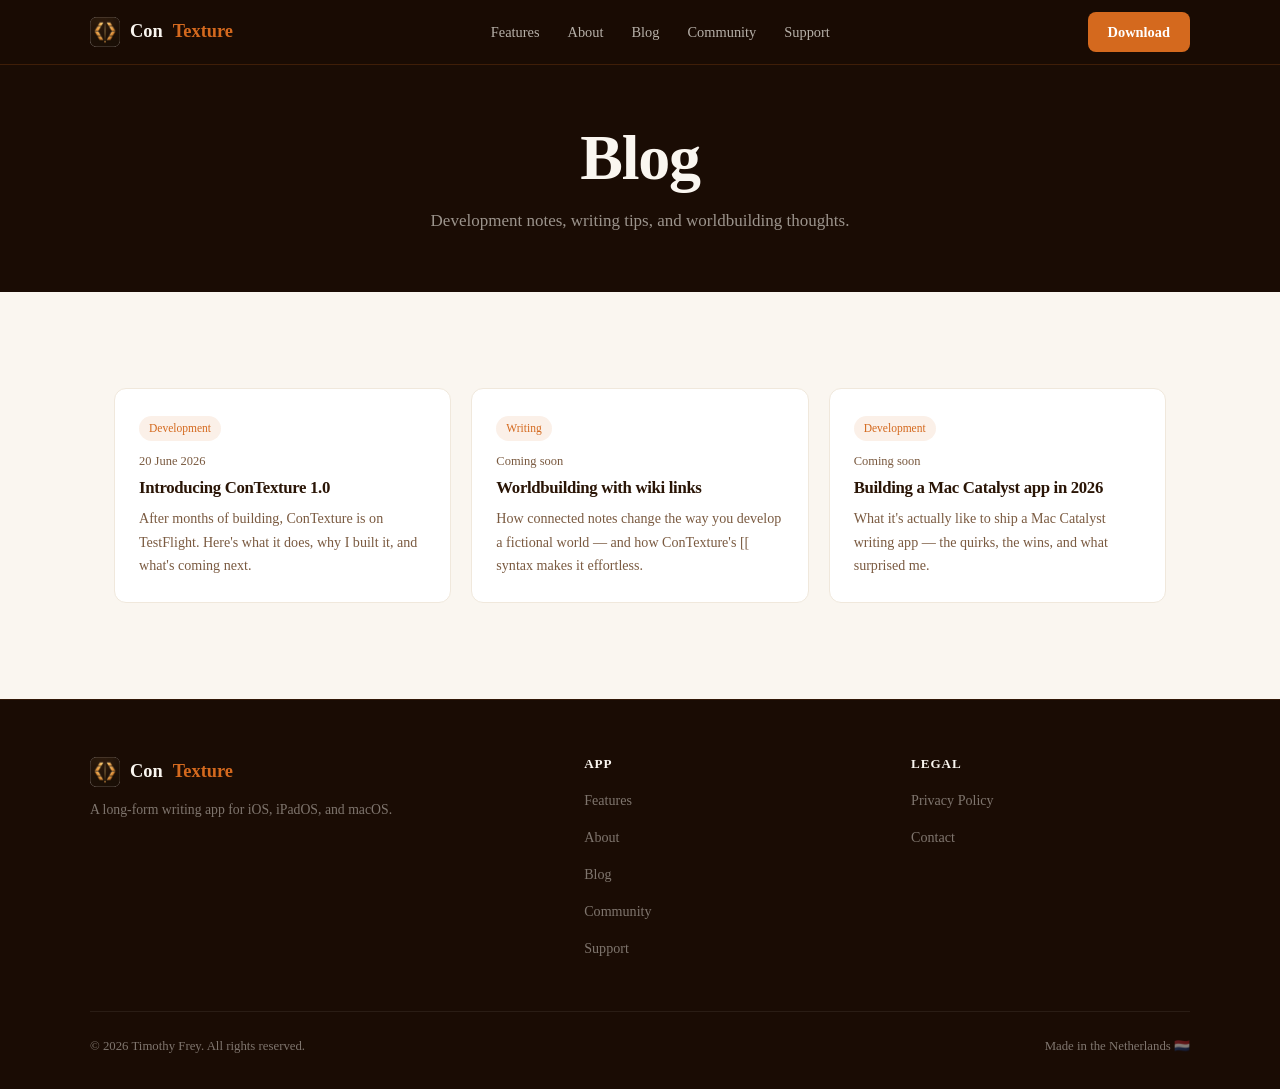
==== blog/index.html @ 092275e4 "Add files via upload" ====
<!DOCTYPE html>
<html lang="en">
<head>
  <meta charset="UTF-8">
  <meta name="viewport" content="width=device-width, initial-scale=1.0">
  <title>Blog — ConTexture</title>
  <meta name="description" content="Writing about ConTexture development, fiction writing, and worldbuilding.">
  <link rel="stylesheet" href="../css/style.css">
  <link rel="icon" type="image/png" href="../icon.png">
</head>
<body>

<nav>
  <div class="nav-inner">
    <a class="nav-logo" href="../index.html"><img src="../icon.png" alt="ConTexture">Con<span class="accent">Texture</span></a>
    <ul class="nav-links">
      <li><a href="../features.html">Features</a></li>
      <li><a href="../about.html">About</a></li>
      <li><a href="index.html">Blog</a></li>
      <li><a href="../community.html">Community</a></li>
      <li><a href="../support.html">Support</a></li>
    </ul>
    <a class="nav-cta" href="../index.html#download">Download</a>
    <button class="nav-burger" aria-label="Menu"><span></span><span></span><span></span></button>
  </div>
</nav>

<div class="page-hero">
  <div class="container">
    <h1>Blog</h1>
    <p>Development notes, writing tips, and worldbuilding thoughts.</p>
  </div>
</div>

<section class="section">
  <div class="container">
    <div class="blog-grid">

      <div class="blog-card">
        <div class="blog-card-body">
          <span class="blog-tag">Development</span>
          <div class="blog-date">20 June 2026</div>
          <h3><a href="posts/introducing-contexture.html">Introducing ConTexture 1.0</a></h3>
          <p>After months of building, ConTexture is on TestFlight. Here's what it does, why I built it, and what's coming next.</p>
        </div>
      </div>

      <div class="blog-card">
        <div class="blog-card-body">
          <span class="blog-tag">Writing</span>
          <div class="blog-date">Coming soon</div>
          <h3><a href="#">Worldbuilding with wiki links</a></h3>
          <p>How connected notes change the way you develop a fictional world — and how ConTexture's [[ syntax makes it effortless.</p>
        </div>
      </div>

      <div class="blog-card">
        <div class="blog-card-body">
          <span class="blog-tag">Development</span>
          <div class="blog-date">Coming soon</div>
          <h3><a href="#">Building a Mac Catalyst app in 2026</a></h3>
          <p>What it's actually like to ship a Mac Catalyst writing app — the quirks, the wins, and what surprised me.</p>
        </div>
      </div>

    </div>
  </div>
</section>

<footer>
  <div class="footer-inner">
    <div class="footer-brand">
      <a class="nav-logo" href="../index.html"><img src="../icon.png" alt="ConTexture">Con<span class="accent">Texture</span></a>
      <p>A long-form writing app for iOS, iPadOS, and macOS.</p>
    </div>
    <div>
      <h4>App</h4>
      <ul>
        <li><a href="../features.html">Features</a></li>
        <li><a href="../about.html">About</a></li>
        <li><a href="index.html">Blog</a></li>
        <li><a href="../community.html">Community</a></li>
        <li><a href="../support.html">Support</a></li>
      </ul>
    </div>
    <div>
      <h4>Legal</h4>
      <ul>
        <li><a href="../privacy.html">Privacy Policy</a></li>
        <li><a href="../support.html">Contact</a></li>
      </ul>
    </div>
  </div>
  <div class="footer-bottom">
    <span>&copy; 2026 Timothy Frey. All rights reserved.</span>
    <span>Made in the Netherlands 🇳🇱</span>
  </div>
</footer>

<script src="../js/main.js"></script>
</body>
</html>
---- css/style.css ----
/* ═══════════════════════════════════════════════
   ConTexture — contextureapp.app
   ═══════════════════════════════════════════════ */
:root {
  --brown-deep:  #1A0C04;
  --brown-rich:  #2A1506;
  --brown-mid:   #3D2010;
  --amber:       #D4691E;
  --amber-light: #E8832A;
  --amber-pale:  #F0A060;
  --cream:       #FAF6F0;
  --cream-dark:  #F0E8DC;
  --text-main:   #1A0C04;
  --text-muted:  #7A5A40;
  --radius:      12px;
  --max-w:       1100px;
}
*,*::before,*::after{box-sizing:border-box;margin:0;padding:0}
html{scroll-behavior:smooth}
body{font-family:'Georgia',serif;background:var(--cream);color:var(--text-main);line-height:1.7;font-size:17px}
h1,h2,h3,h4{line-height:1.2;letter-spacing:-0.02em}
h1{font-size:clamp(2.4rem,6vw,4rem)}
h2{font-size:clamp(1.7rem,4vw,2.6rem)}
h3{font-size:1.3rem}
p{margin-bottom:1rem}
a{color:var(--amber);text-decoration:none}
a:hover{color:var(--amber-light)}
.container{max-width:var(--max-w);margin:0 auto;padding:0 24px}
.section{padding:96px 0}
.section-dark{background:var(--brown-rich);color:var(--cream)}
.section-deep{background:var(--brown-deep);color:var(--cream)}
.section-cream{background:var(--cream-dark)}

/* NAV */
nav{position:fixed;top:0;left:0;right:0;z-index:100;background:rgba(26,12,4,0.93);backdrop-filter:blur(12px);border-bottom:1px solid rgba(212,105,30,0.2);padding:0 24px}
.nav-inner{max-width:var(--max-w);margin:0 auto;display:flex;align-items:center;justify-content:space-between;height:64px}
.nav-logo{display:flex;align-items:center;gap:10px;font-size:1.15rem;font-weight:bold;color:var(--cream)}
.nav-logo img{width:30px;height:30px;border-radius:7px}
.nav-logo .accent{color:var(--amber)}
.nav-links{display:flex;gap:28px;list-style:none}
.nav-links a{color:rgba(250,246,240,0.7);font-size:0.9rem;transition:color 0.2s}
.nav-links a:hover{color:var(--cream)}
.nav-cta{background:var(--amber);color:#fff;padding:8px 20px;border-radius:8px;font-size:0.9rem;font-weight:bold;transition:background 0.2s}
.nav-cta:hover{background:var(--amber-light);color:#fff}
.nav-burger{display:none;background:none;border:none;cursor:pointer;padding:8px;flex-direction:column;gap:5px}
.nav-burger span{display:block;width:22px;height:2px;background:var(--cream)}

/* HERO */
.hero{background:var(--brown-deep);padding:160px 24px 96px;text-align:center;position:relative;overflow:hidden}
.hero::before{content:'';position:absolute;inset:0;background:radial-gradient(ellipse 70% 50% at 50% 30%,rgba(212,105,30,0.13) 0%,transparent 70%);pointer-events:none}
.hero-icon{width:96px;height:96px;border-radius:22px;margin:0 auto 28px;box-shadow:0 16px 48px rgba(212,105,30,0.35)}
.hero-eyebrow{display:inline-block;background:rgba(212,105,30,0.15);border:1px solid rgba(212,105,30,0.3);color:var(--amber-pale);font-size:0.78rem;letter-spacing:0.12em;text-transform:uppercase;padding:5px 14px;border-radius:100px;margin-bottom:24px}
.hero h1{color:var(--cream);margin-bottom:20px}
.hero h1 em{color:var(--amber);font-style:normal}
.hero-sub{font-size:1.15rem;color:rgba(250,246,240,0.68);max-width:560px;margin:0 auto 44px}
.hero-buttons{display:flex;gap:14px;justify-content:center;flex-wrap:wrap}
.btn-primary{display:inline-flex;align-items:center;gap:8px;background:var(--amber);color:#fff;padding:13px 26px;border-radius:10px;font-size:1rem;font-weight:bold;transition:background 0.2s,transform 0.15s;box-shadow:0 4px 20px rgba(212,105,30,0.4)}
.btn-primary:hover{background:var(--amber-light);color:#fff;transform:translateY(-1px)}
.btn-secondary{display:inline-flex;align-items:center;gap:8px;background:rgba(250,246,240,0.08);border:1px solid rgba(250,246,240,0.18);color:var(--cream);padding:13px 26px;border-radius:10px;font-size:1rem;transition:background 0.2s}
.btn-secondary:hover{background:rgba(250,246,240,0.14);color:var(--cream)}
.hero-platforms{margin-top:44px;font-size:0.82rem;color:rgba(250,246,240,0.35);letter-spacing:0.07em;text-transform:uppercase}

/* FEATURES */
.section-intro{text-align:center;max-width:600px;margin:0 auto 56px}
.section-intro h2{margin-bottom:14px}
.section-intro p{color:var(--text-muted)}
.features-grid{display:grid;grid-template-columns:repeat(auto-fit,minmax(290px,1fr));gap:20px}
.feature-card{background:#fff;border:1px solid var(--cream-dark);border-radius:var(--radius);padding:28px;transition:box-shadow 0.2s,transform 0.2s}
.feature-card:hover{box-shadow:0 6px 28px rgba(42,21,6,0.1);transform:translateY(-2px)}
.feature-icon{width:44px;height:44px;border-radius:10px;background:rgba(212,105,30,0.1);display:flex;align-items:center;justify-content:center;font-size:1.3rem;margin-bottom:18px}
.feature-card h3{margin-bottom:8px;color:var(--brown-rich)}
.feature-card p{color:var(--text-muted);font-size:0.93rem;margin:0}

/* DEEP FEATURES */
.deep-feature{display:grid;grid-template-columns:1fr 1fr;gap:60px;align-items:center;padding:72px 0;border-bottom:1px solid rgba(250,246,240,0.07)}
.deep-feature:last-child{border-bottom:none}
.deep-feature.reverse .df-text{order:2}
.deep-feature.reverse .df-visual{order:1}
.df-eyebrow{display:inline-block;color:var(--amber);font-size:0.78rem;letter-spacing:0.1em;text-transform:uppercase;margin-bottom:10px}
.df-text h2{color:var(--cream);margin-bottom:14px}
.df-text p{color:rgba(250,246,240,0.68);margin-bottom:12px}
.df-list{list-style:none;padding:0}
.df-list li{color:rgba(250,246,240,0.62);padding:5px 0 5px 18px;position:relative;font-size:0.93rem}
.df-list li::before{content:'';position:absolute;left:0;top:14px;width:6px;height:6px;border-radius:50%;background:var(--amber)}
.df-visual{background:rgba(255,255,255,0.04);border:1px solid rgba(212,105,30,0.18);border-radius:16px;padding:40px;min-height:240px;display:flex;align-items:center;justify-content:center}
.df-mockup{font-size:4rem;opacity:0.5;text-align:center}

/* ABOUT */
.about-grid{display:grid;grid-template-columns:1fr 1.8fr;gap:56px;align-items:start}
.about-aside{background:var(--brown-rich);border:1px solid rgba(212,105,30,0.2);border-radius:var(--radius);padding:28px}
.about-aside h3{color:var(--amber);margin-bottom:12px}
.about-aside p{color:rgba(250,246,240,0.68);font-size:0.92rem;margin-bottom:0}
.about-main h2{margin-bottom:20px}
.about-main p{color:var(--text-muted)}

/* BLOG */
.blog-grid{display:grid;grid-template-columns:repeat(auto-fit,minmax(290px,1fr));gap:20px}
.blog-card{background:#fff;border:1px solid var(--cream-dark);border-radius:var(--radius);overflow:hidden;transition:box-shadow 0.2s}
.blog-card:hover{box-shadow:0 6px 28px rgba(42,21,6,0.1)}
.blog-card-body{padding:24px}
.blog-date{font-size:0.78rem;color:var(--text-muted);margin-bottom:6px}
.blog-tag{display:inline-block;background:rgba(212,105,30,0.1);color:var(--amber);font-size:0.72rem;padding:3px 10px;border-radius:100px;margin-bottom:10px}
.blog-card h3{margin-bottom:8px;font-size:1.05rem}
.blog-card h3 a{color:var(--brown-rich)}
.blog-card h3 a:hover{color:var(--amber)}
.blog-card p{color:var(--text-muted);font-size:0.88rem;margin:0}

/* CTA BAND */
.cta-band{text-align:center;padding:96px 24px}
.cta-band h2{color:var(--cream);margin-bottom:14px}
.cta-band p{color:rgba(250,246,240,0.62);margin-bottom:36px;max-width:460px;margin-left:auto;margin-right:auto}

/* FOOTER */
footer{background:var(--brown-deep);border-top:1px solid rgba(212,105,30,0.12);padding:56px 24px 32px;color:rgba(250,246,240,0.45)}
.footer-inner{max-width:var(--max-w);margin:0 auto;display:grid;grid-template-columns:1.6fr 1fr 1fr;gap:48px;margin-bottom:40px}
.footer-brand p{font-size:0.86rem;margin-top:10px}
footer h4{color:var(--cream);font-size:0.82rem;letter-spacing:0.07em;text-transform:uppercase;margin-bottom:14px}
footer ul{list-style:none}
footer ul li{margin-bottom:8px}
footer ul a{color:rgba(250,246,240,0.45);font-size:0.88rem;transition:color 0.2s}
footer ul a:hover{color:var(--amber)}
.footer-bottom{max-width:var(--max-w);margin:0 auto;padding-top:24px;border-top:1px solid rgba(250,246,240,0.07);display:flex;justify-content:space-between;align-items:center;font-size:0.8rem;flex-wrap:wrap;gap:10px}

/* PAGE HERO */
.page-hero{background:var(--brown-deep);padding:120px 24px 56px;text-align:center}
.page-hero h1{color:var(--cream);margin-bottom:10px}
.page-hero p{color:rgba(250,246,240,0.58);max-width:480px;margin:0 auto}

/* PROSE */
.prose{max-width:700px;margin:0 auto;padding:64px 24px}
.prose h2{margin:44px 0 14px;color:var(--brown-rich);font-size:1.35rem}
.prose h2:first-of-type{margin-top:0}
.prose p,.prose li{color:#4A3020}
.prose ul{padding-left:22px;margin-bottom:1rem}
.prose ul li{margin-bottom:6px}
.prose .updated{color:var(--text-muted);font-size:0.86rem;margin-bottom:36px}

/* SUPPORT */
.support-grid{display:grid;grid-template-columns:1fr 1.6fr;gap:56px;align-items:start}
.support-info h3{margin-bottom:10px}
.support-info p{color:var(--text-muted);font-size:0.93rem}
.contact-item{display:flex;gap:12px;align-items:flex-start;margin-top:20px}
.contact-item .icon{font-size:1.2rem;margin-top:2px}
.support-form label{display:block;font-size:0.86rem;font-weight:bold;margin-bottom:5px;color:var(--brown-rich)}
.support-form input,.support-form textarea,.support-form select{width:100%;padding:10px 14px;border-radius:8px;border:1.5px solid var(--cream-dark);background:#fff;font-family:Georgia,serif;font-size:0.93rem;color:var(--text-main);margin-bottom:18px;transition:border-color 0.2s}
.support-form input:focus,.support-form textarea:focus,.support-form select:focus{outline:none;border-color:var(--amber)}
.support-form textarea{resize:vertical;min-height:130px}
.support-form button{background:var(--amber);color:#fff;border:none;padding:12px 28px;border-radius:8px;font-size:1rem;font-weight:bold;cursor:pointer;transition:background 0.2s}
.support-form button:hover{background:var(--amber-light)}

/* RESPONSIVE */
@media(max-width:768px){
  .nav-links,.nav-cta{display:none}
  .nav-burger{display:flex}
  nav.open .nav-links{display:flex;flex-direction:column;position:absolute;top:64px;left:0;right:0;background:var(--brown-deep);padding:20px 24px;gap:18px;border-bottom:1px solid rgba(212,105,30,0.2)}
  nav.open .nav-cta{display:block;text-align:center;margin:0 24px 20px}
  .deep-feature,.about-grid,.support-grid{grid-template-columns:1fr;gap:32px}
  .deep-feature.reverse .df-text{order:1}
  .deep-feature.reverse .df-visual{order:2}
  .footer-inner{grid-template-columns:1fr;gap:28px}
  .footer-bottom{flex-direction:column;text-align:center}
}
@media(prefers-reduced-motion:reduce){*,*::before,*::after{transition:none!important}}
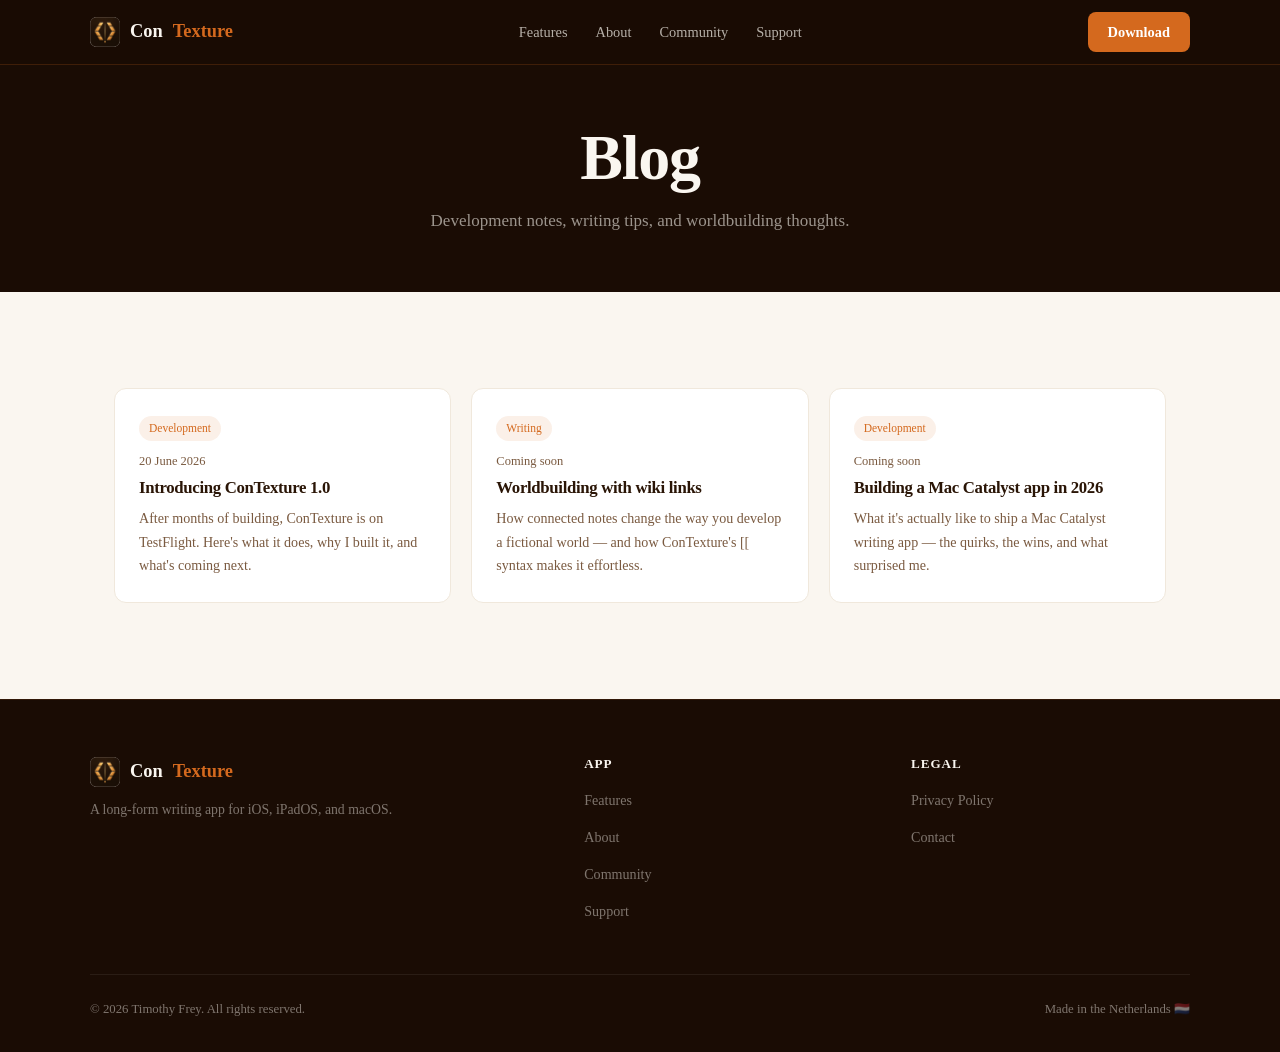
==== commit 478f7b39: "Add files via upload" ====
--- a/blog/index.html
+++ b/blog/index.html
@@ -16,7 +16,6 @@
     <ul class="nav-links">
       <li><a href="../features.html">Features</a></li>
       <li><a href="../about.html">About</a></li>
-      <li><a href="index.html">Blog</a></li>
       <li><a href="../community.html">Community</a></li>
       <li><a href="../support.html">Support</a></li>
     </ul>
@@ -78,7 +77,6 @@
       <ul>
         <li><a href="../features.html">Features</a></li>
         <li><a href="../about.html">About</a></li>
-        <li><a href="index.html">Blog</a></li>
         <li><a href="../community.html">Community</a></li>
         <li><a href="../support.html">Support</a></li>
       </ul>
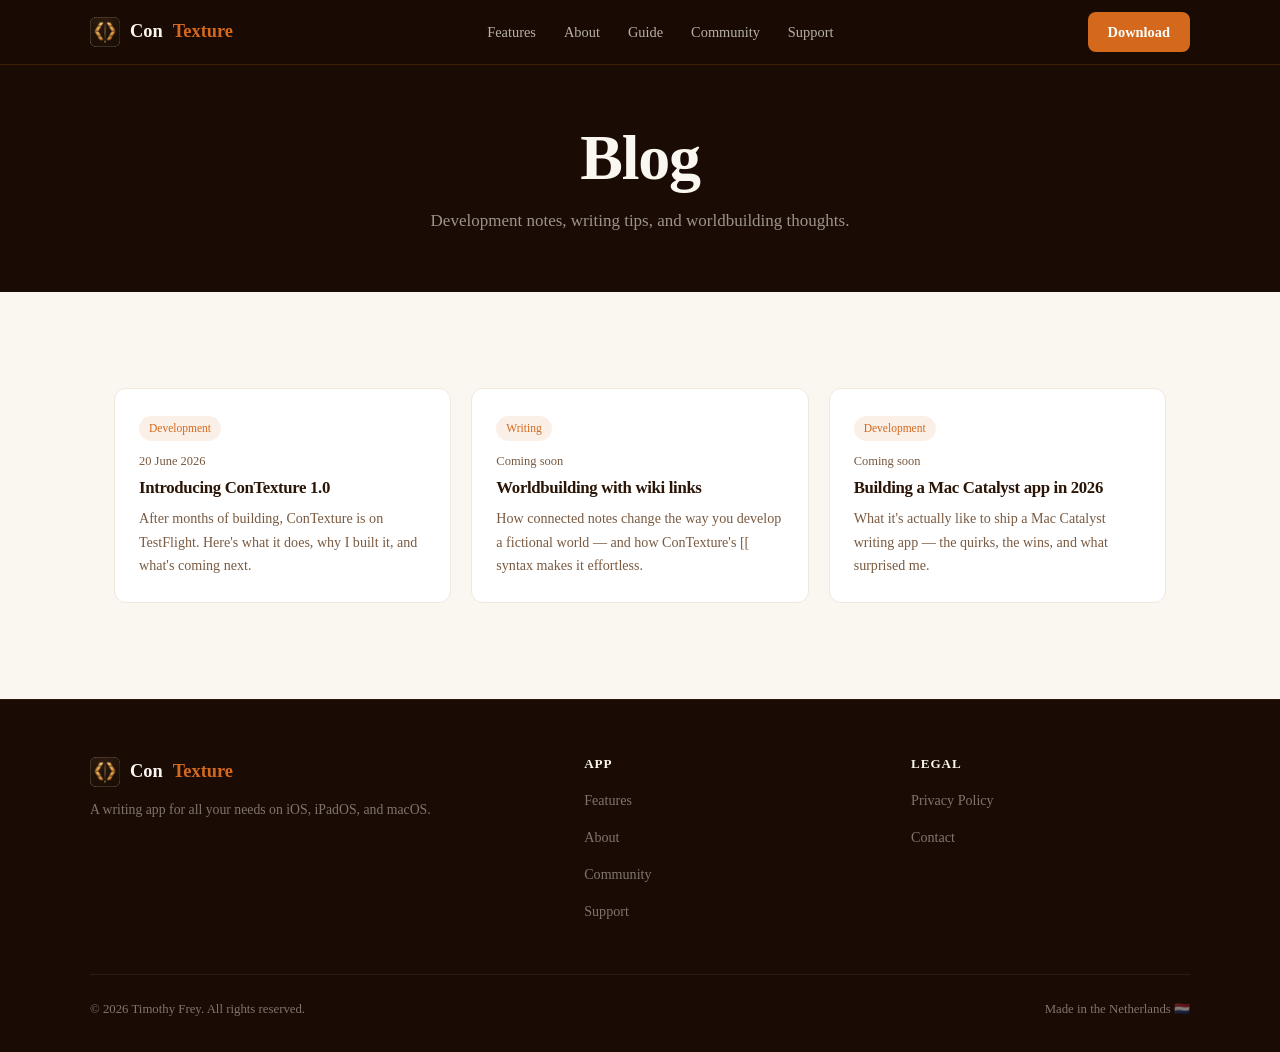
==== commit b2951008: "Add files via upload" ====
--- a/blog/index.html
+++ b/blog/index.html
@@ -16,6 +16,7 @@
     <ul class="nav-links">
       <li><a href="../features.html">Features</a></li>
       <li><a href="../about.html">About</a></li>
+      <li><a href="../guide.html">Guide</a></li>
       <li><a href="../community.html">Community</a></li>
       <li><a href="../support.html">Support</a></li>
     </ul>
@@ -70,7 +71,7 @@
   <div class="footer-inner">
     <div class="footer-brand">
       <a class="nav-logo" href="../index.html"><img src="../icon.png" alt="ConTexture">Con<span class="accent">Texture</span></a>
-      <p>A long-form writing app for iOS, iPadOS, and macOS.</p>
+      <p>A writing app for all your needs on iOS, iPadOS, and macOS.</p>
     </div>
     <div>
       <h4>App</h4>
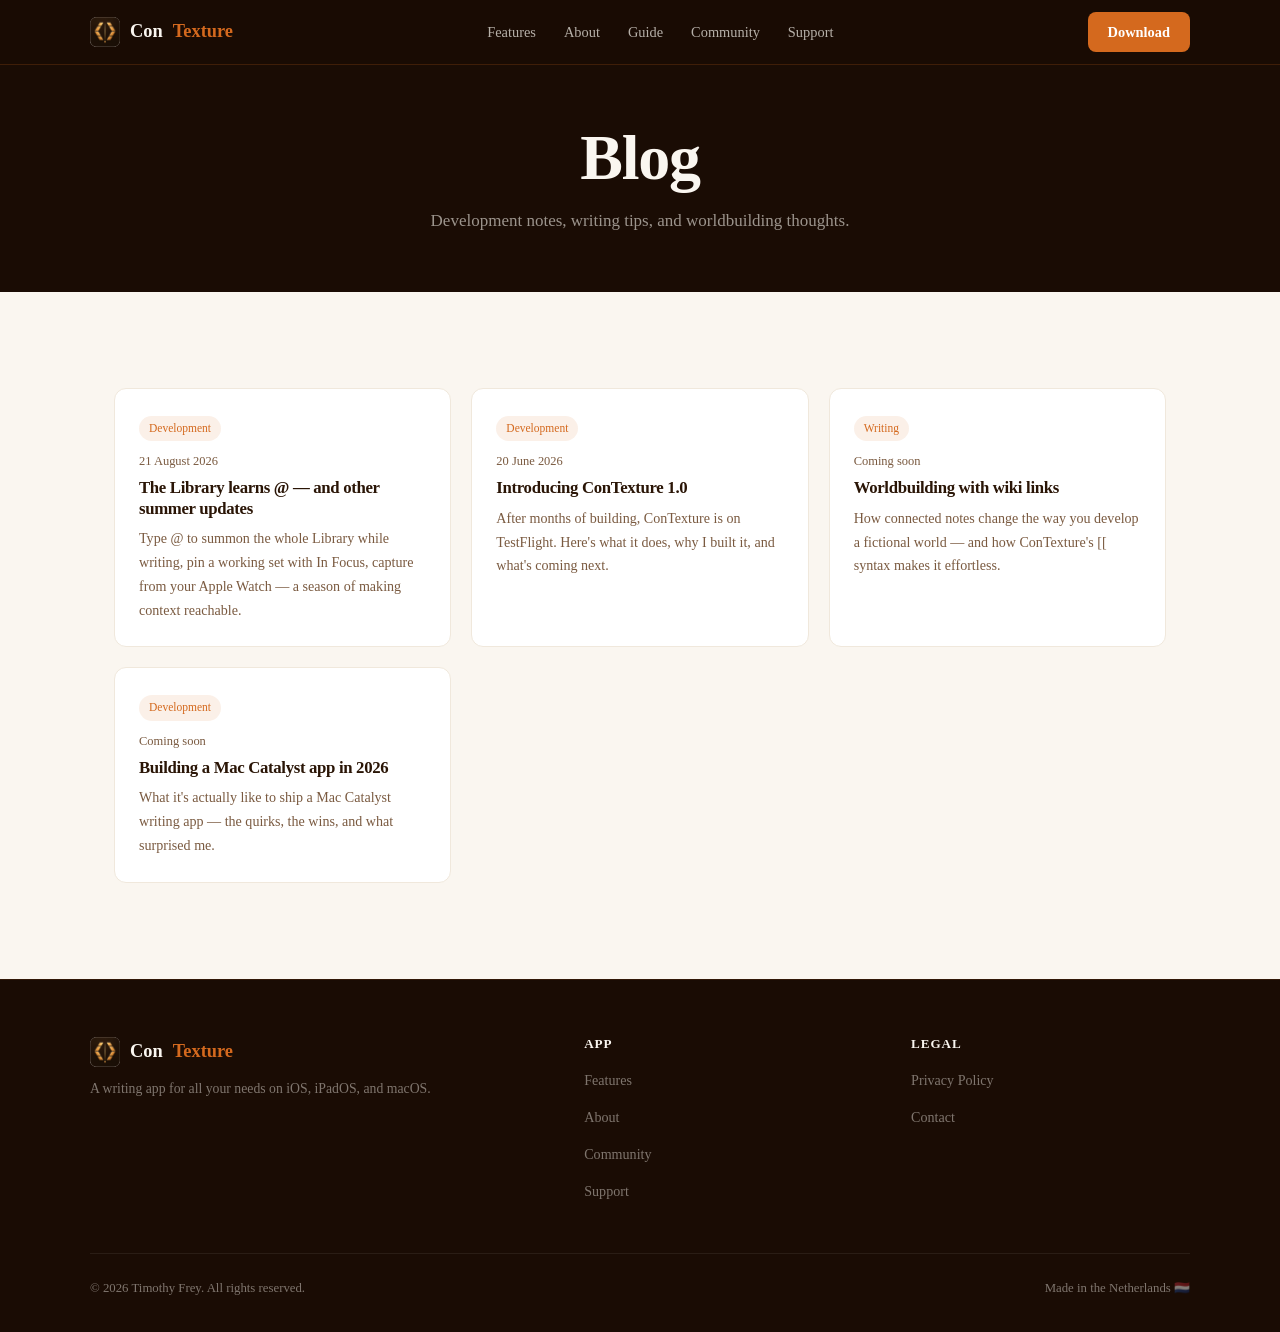
==== commit 0254c798: "Honest CTA, beta anchor, a summer blog post, Apple Watch on the hero The primary call-to-action was " ====
--- a/blog/index.html
+++ b/blog/index.html
@@ -35,6 +35,15 @@
 <section class="section">
   <div class="container">
     <div class="blog-grid">
+
+      <div class="blog-card">
+        <div class="blog-card-body">
+          <span class="blog-tag">Development</span>
+          <div class="blog-date">21 August 2026</div>
+          <h3><a href="posts/library-learns-at.html">The Library learns @ &mdash; and other summer updates</a></h3>
+          <p>Type @ to summon the whole Library while writing, pin a working set with In Focus, capture from your Apple Watch &mdash; a season of making context reachable.</p>
+        </div>
+      </div>
 
       <div class="blog-card">
         <div class="blog-card-body">
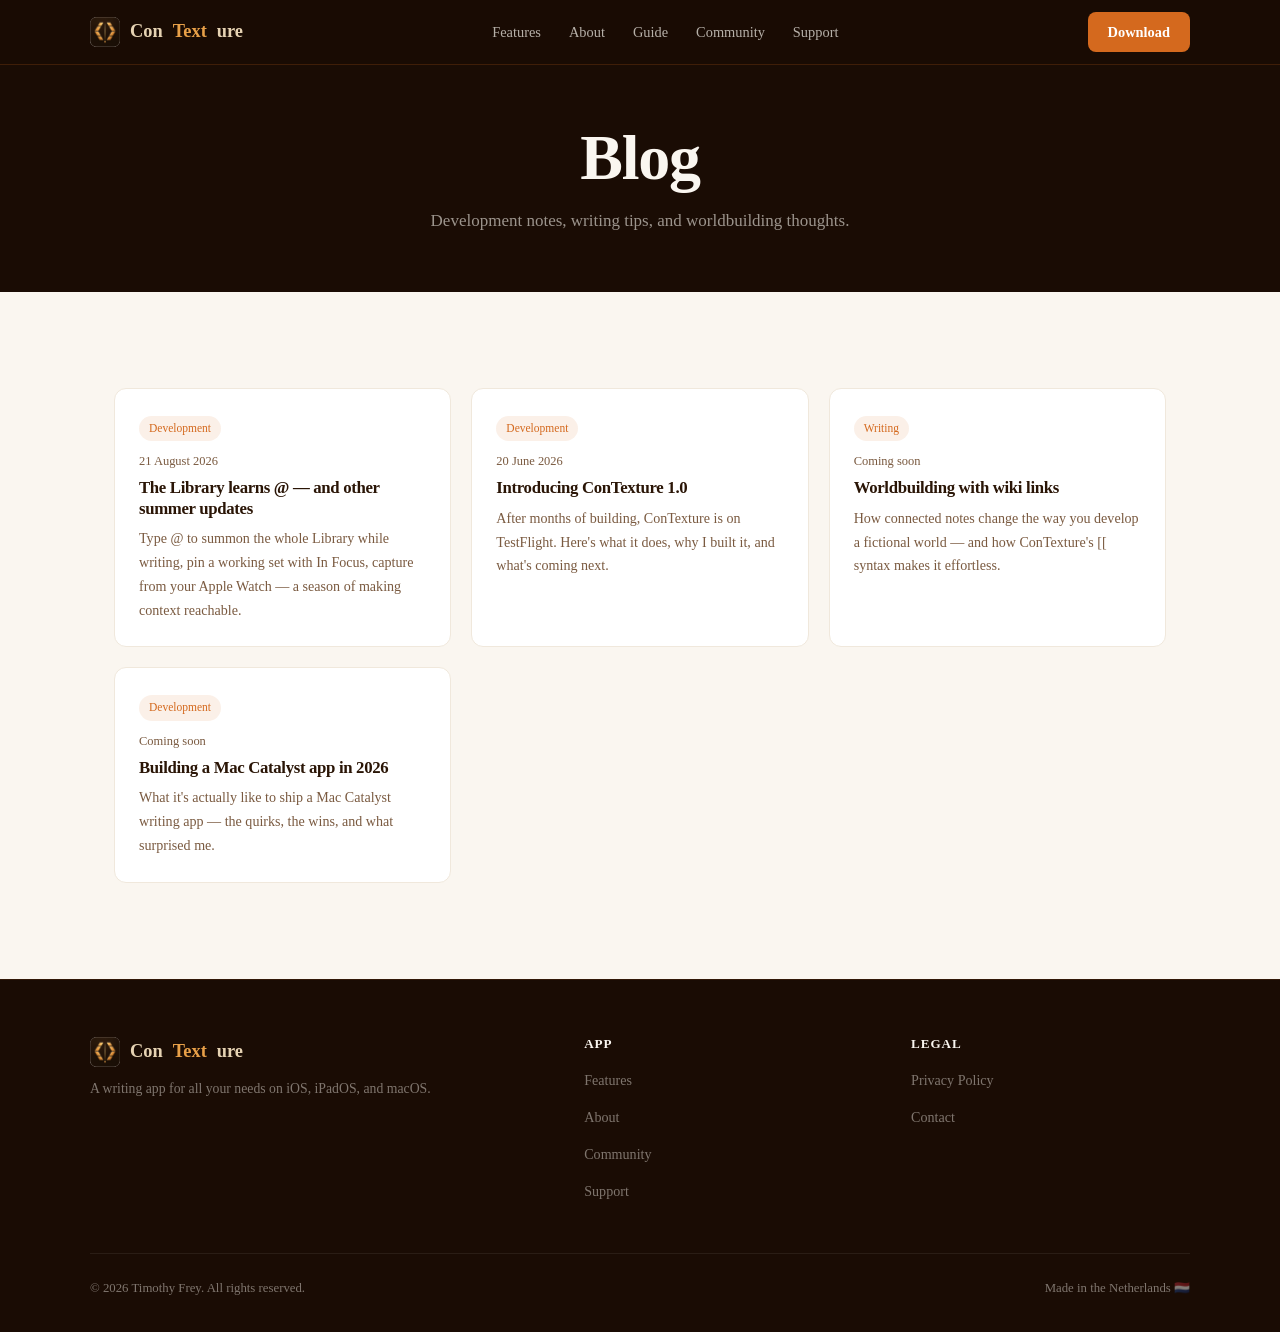
==== commit 44fe270b: "Wordmark: Con[Text]ure in the app's brand colors, everywhere The site highlighted the wrong span ("T" ====
--- a/blog/index.html
+++ b/blog/index.html
@@ -12,7 +12,7 @@
 
 <nav>
   <div class="nav-inner">
-    <a class="nav-logo" href="../index.html"><img src="../icon.png" alt="ConTexture">Con<span class="accent">Texture</span></a>
+    <a class="nav-logo" href="../index.html"><img src="../icon.png" alt="ConTexture">Con<span class="accent">Text</span>ure</a>
     <ul class="nav-links">
       <li><a href="../features.html">Features</a></li>
       <li><a href="../about.html">About</a></li>
@@ -79,7 +79,7 @@
 <footer>
   <div class="footer-inner">
     <div class="footer-brand">
-      <a class="nav-logo" href="../index.html"><img src="../icon.png" alt="ConTexture">Con<span class="accent">Texture</span></a>
+      <a class="nav-logo" href="../index.html"><img src="../icon.png" alt="ConTexture">Con<span class="accent">Text</span>ure</a>
       <p>A writing app for all your needs on iOS, iPadOS, and macOS.</p>
     </div>
     <div>
--- a/css/style.css
+++ b/css/style.css
@@ -34,9 +34,9 @@
 /* NAV */
 nav{position:fixed;top:0;left:0;right:0;z-index:100;background:rgba(26,12,4,0.93);backdrop-filter:blur(12px);border-bottom:1px solid rgba(212,105,30,0.2);padding:0 24px}
 .nav-inner{max-width:var(--max-w);margin:0 auto;display:flex;align-items:center;justify-content:space-between;height:64px}
-.nav-logo{display:flex;align-items:center;gap:10px;font-size:1.15rem;font-weight:bold;color:var(--cream)}
+.nav-logo{display:flex;align-items:center;gap:10px;font-size:1.15rem;font-weight:bold;color:#E6D3B3} /* app brandBrown (dark scheme): chocolate reads as mocha on dark */
 .nav-logo img{width:30px;height:30px;border-radius:7px}
-.nav-logo .accent{color:var(--amber)}
+.nav-logo .accent{color:#E8A048} /* app brandGold (dark scheme) — matches AppTheme.swift */
 .nav-links{display:flex;gap:28px;list-style:none}
 .nav-links a{color:rgba(250,246,240,0.7);font-size:0.9rem;transition:color 0.2s}
 .nav-links a:hover{color:var(--cream)}
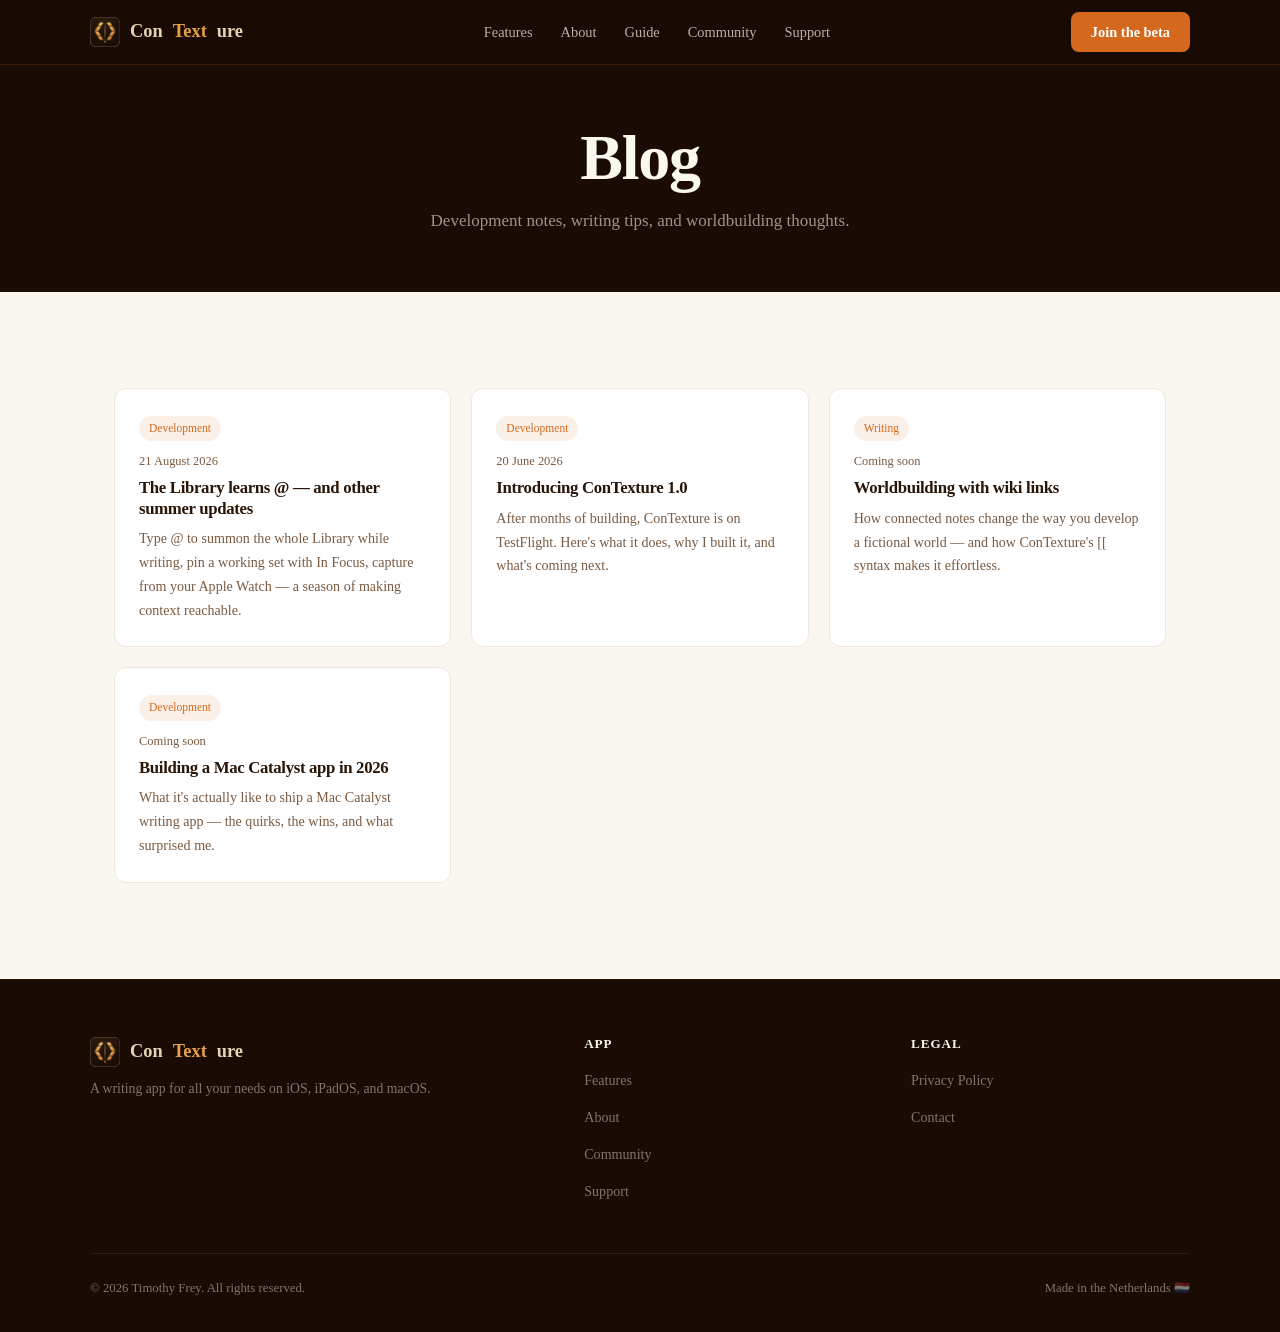
==== commit 234e003b: "CTAs: "coming soon", not "download on the App Store" Three pages still claimed the app was available" ====
--- a/blog/index.html
+++ b/blog/index.html
@@ -20,7 +20,7 @@
       <li><a href="../community.html">Community</a></li>
       <li><a href="../support.html">Support</a></li>
     </ul>
-    <a class="nav-cta" href="../index.html#download">Download</a>
+    <a class="nav-cta" href="community.html#beta">Join the beta</a>
     <button class="nav-burger" aria-label="Menu"><span></span><span></span><span></span></button>
   </div>
 </nav>
--- a/css/style.css
+++ b/css/style.css
@@ -31,8 +31,11 @@
 .section-deep{background:var(--brown-deep);color:var(--cream)}
 .section-cream{background:var(--cream-dark)}
 
-/* NAV */
-nav{position:fixed;top:0;left:0;right:0;z-index:100;background:rgba(26,12,4,0.93);backdrop-filter:blur(12px);border-bottom:1px solid rgba(212,105,30,0.2);padding:0 24px}
+/* NAV — scoped to the site header (a direct child of body). The guide page
+   embeds the user manual, which contains its OWN <nav> (the table of
+   contents); a bare `nav` selector painted that TOC as a fixed brown panel
+   pinned over the whole page. Never style bare element selectors here. */
+body > nav{position:fixed;top:0;left:0;right:0;z-index:100;background:rgba(26,12,4,0.93);backdrop-filter:blur(12px);border-bottom:1px solid rgba(212,105,30,0.2);padding:0 24px}
 .nav-inner{max-width:var(--max-w);margin:0 auto;display:flex;align-items:center;justify-content:space-between;height:64px}
 .nav-logo{display:flex;align-items:center;gap:10px;font-size:1.15rem;font-weight:bold;color:#E6D3B3} /* app brandBrown (dark scheme): chocolate reads as mocha on dark */
 .nav-logo img{width:30px;height:30px;border-radius:7px}
@@ -154,6 +157,8 @@
   .nav-burger{display:flex}
   nav.open .nav-links{display:flex;flex-direction:column;position:absolute;top:64px;left:0;right:0;background:var(--brown-deep);padding:20px 24px;gap:18px;border-bottom:1px solid rgba(212,105,30,0.2)}
   nav.open .nav-cta{display:block;text-align:center;margin:0 24px 20px}
+  /* .nav-links / .nav-cta only exist in the site header, so these class-
+     scoped rules can keep the short `nav.open` form safely. */
   .deep-feature,.about-grid,.support-grid{grid-template-columns:1fr;gap:32px}
   .deep-feature.reverse .df-text{order:1}
   .deep-feature.reverse .df-visual{order:2}
